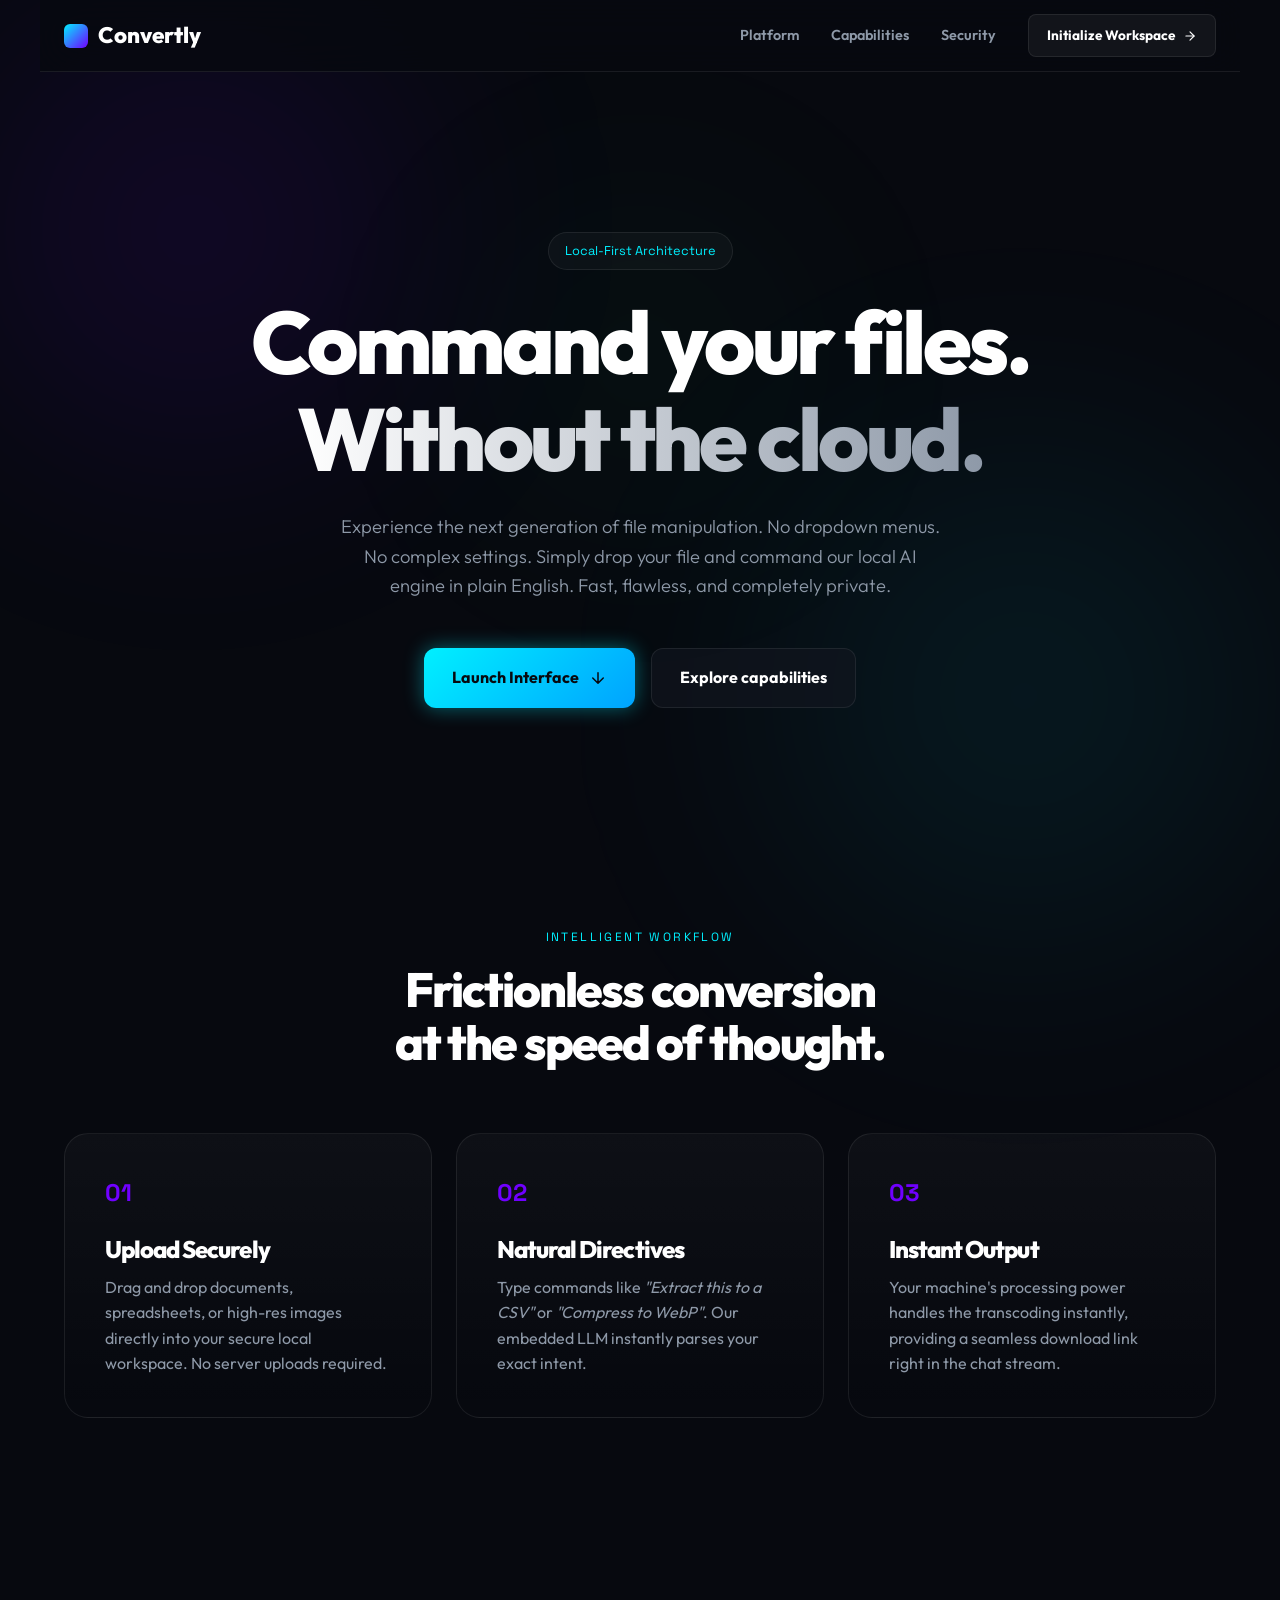
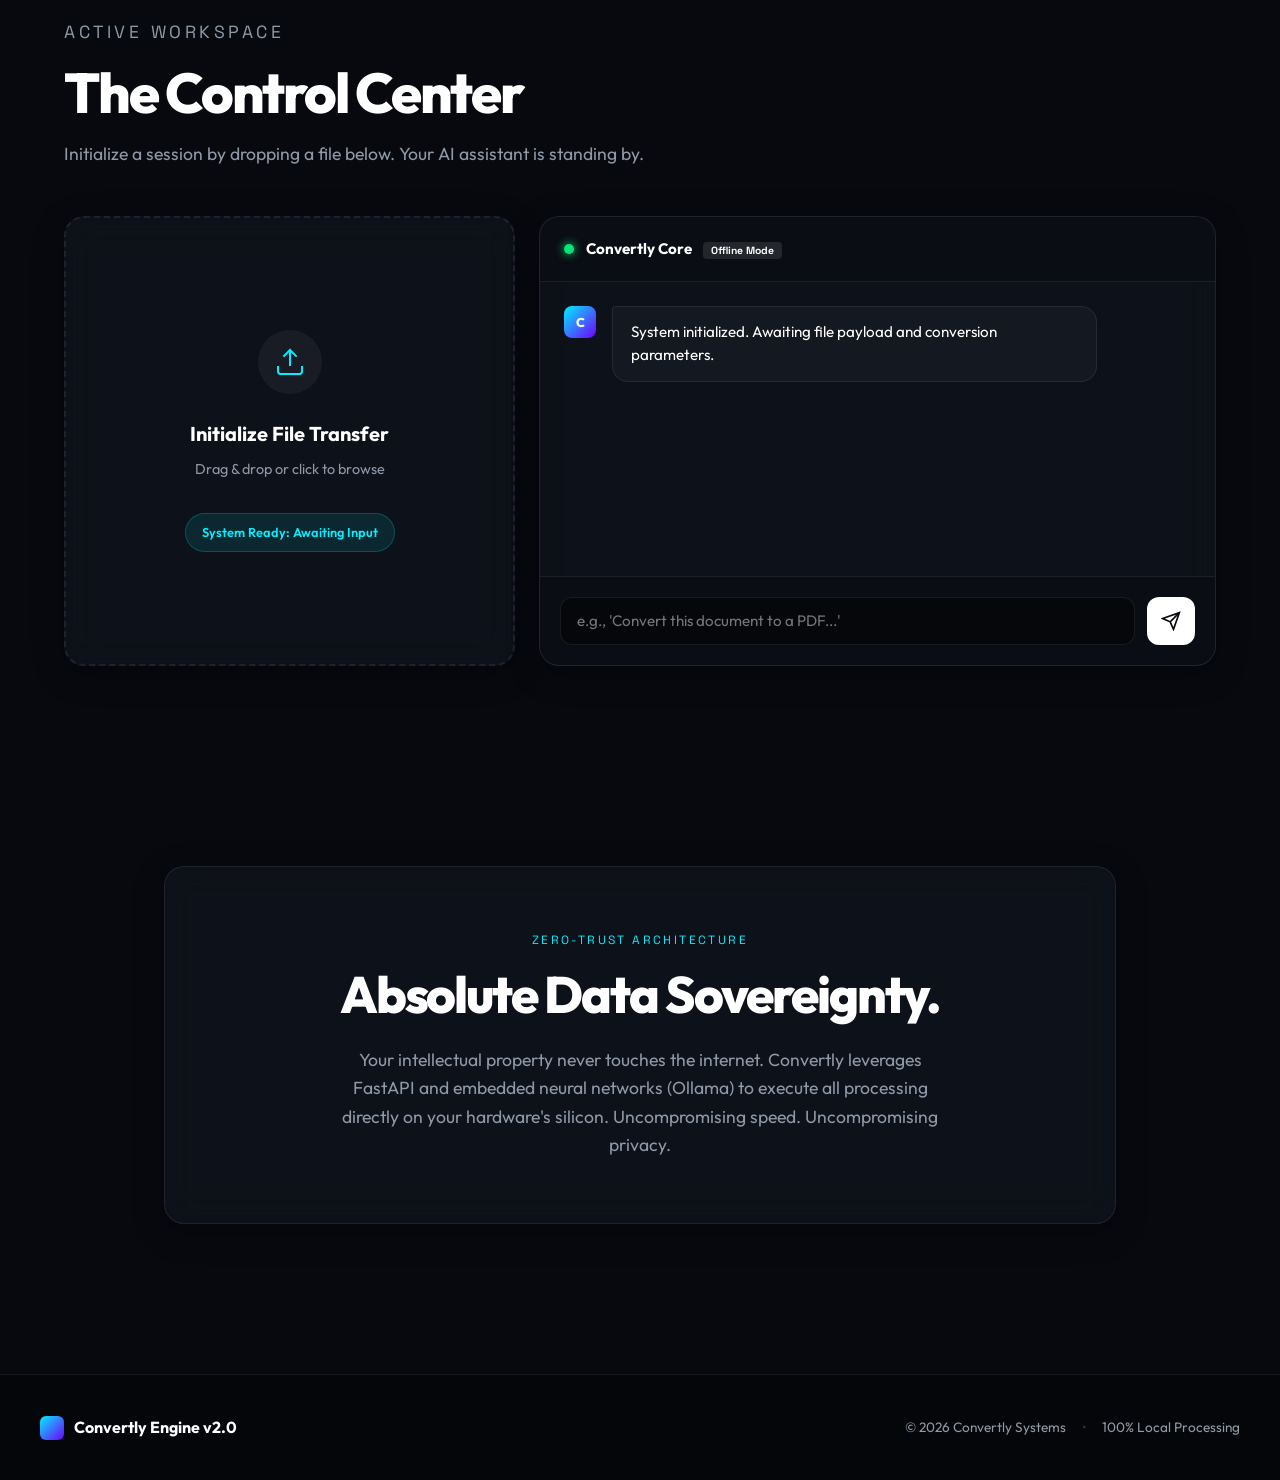
==== frontend/index.html @ 3b865f7a "Initial commit: local AI file converter" ====
<!doctype html>
<html lang="en">
  <head>
    <meta charset="UTF-8" />
    <meta name="viewport" content="width=device-width, initial-scale=1.0" />
    <meta name="description" content="Convert files locally through a simple AI chat. Secure, private, and lightning fast." />
    <title>Convertly | Intelligent Local File Conversion</title>
    <link rel="preconnect" href="https://fonts.googleapis.com">
    <link rel="preconnect" href="https://fonts.gstatic.com" crossorigin>
    <link href="https://fonts.googleapis.com/css2?family=Outfit:wght@300;400;600;800&family=Space+Grotesk:wght@400;700&display=swap" rel="stylesheet">
    <link rel="stylesheet" href="styles.css" />
  </head>
  <body>
    <!-- Ambient Background Glows -->
    <div class="ambient-glow glow-1"></div>
    <div class="ambient-glow glow-2"></div>
    <div class="ambient-glow glow-3"></div>

    <!-- Intro Animation -->
    <div class="intro-logo" aria-hidden="true">
      <div class="logo-icon-large"></div>
      Convertly
    </div>

    <!-- Sticky Navigation -->
    <header class="site-header">
      <a class="brand" href="#home">
        <div class="logo-icon-small"></div>
        Convertly
      </a>
      <nav aria-label="Main navigation">
        <a href="#home" class="nav-link">Platform</a>
        <a href="#features" class="nav-link">Capabilities</a>
        <a href="#security" class="nav-link">Security</a>
        <a class="nav-cta" href="#workspace">
          <span>Initialize Workspace</span>
          <svg width="14" height="14" viewBox="0 0 24 24" fill="none" stroke="currentColor" stroke-width="2" stroke-linecap="round" stroke-linejoin="round"><line x1="5" y1="12" x2="19" y2="12"></line><polyline points="12 5 19 12 12 19"></polyline></svg>
        </a>
      </nav>
    </header>

    <main>
      <!-- Hero Section -->
      <section class="hero reveal" id="home">
        <div class="hero-badge">Local-First Architecture</div>
        <h1>Command your files.<br /><em>Without the cloud.</em></h1>
        <p class="hero-copy">Experience the next generation of file manipulation. No dropdown menus. No complex settings. Simply drop your file and command our local AI engine in plain English. Fast, flawless, and completely private.</p>
        <div class="hero-actions">
          <a class="primary-button" href="#workspace">
            Launch Interface
            <svg width="18" height="18" viewBox="0 0 24 24" fill="none" stroke="currentColor" stroke-width="2" stroke-linecap="round" stroke-linejoin="round"><path d="M12 5v14M19 12l-7 7-7-7"/></svg>
          </a>
          <a class="secondary-button" href="#features">Explore capabilities</a>
        </div>
      </section>

      <!-- Features Section -->
      <section class="features reveal" id="features">
        <div class="section-header">
          <p class="eyebrow">INTELLIGENT WORKFLOW</p>
          <h2>Frictionless conversion<br/>at the speed of thought.</h2>
        </div>
        <div class="bento-grid">
          <article class="bento-card">
            <div class="card-icon">01</div>
            <h3>Upload Securely</h3>
            <p>Drag and drop documents, spreadsheets, or high-res images directly into your secure local workspace. No server uploads required.</p>
          </article>
          <article class="bento-card">
            <div class="card-icon">02</div>
            <h3>Natural Directives</h3>
            <p>Type commands like <i>"Extract this to a CSV"</i> or <i>"Compress to WebP"</i>. Our embedded LLM instantly parses your exact intent.</p>
          </article>
          <article class="bento-card">
            <div class="card-icon">03</div>
            <h3>Instant Output</h3>
            <p>Your machine's processing power handles the transcoding instantly, providing a seamless download link right in the chat stream.</p>
          </article>
        </div>
      </section>

      <!-- Workspace Section (The App) -->
      <section class="workspace-section reveal" id="workspace">
        <div class="section-heading">
          <p class="eyebrow">ACTIVE WORKSPACE</p>
          <h2>The Control Center</h2>
          <p>Initialize a session by dropping a file below. Your AI assistant is standing by.</p>
        </div>
        
        <div class="workspace-container">
          <!-- Drop Zone -->
          <div id="drop-zone" class="drop-zone glass-panel" role="button" tabindex="0" aria-label="Choose a file or drop one here">
            <input id="file-input" type="file" hidden />
            <div class="upload-indicator">
              <svg width="32" height="32" viewBox="0 0 24 24" fill="none" stroke="currentColor" stroke-width="1.5"><path d="M21 15v4a2 2 0 0 1-2 2H5a2 2 0 0 1-2-2v-4"></path><polyline points="17 8 12 3 7 8"></polyline><line x1="12" y1="3" x2="12" y2="15"></line></svg>
            </div>
            <strong>Initialize File Transfer</strong>
            <span>Drag & drop or click to browse</span>
            <div class="status-badge" id="file-status">System Ready: Awaiting Input</div>
          </div>

          <!-- Chat Area -->
          <div class="chat-area glass-panel">
            <div class="chat-header">
              <div class="ai-identity">
                <span class="status-pulse"></span>
                <span>Convertly Core <span class="tag">Offline Mode</span></span>
              </div>
            </div>
            
            <div id="chat-history" class="chat-history" aria-live="polite">
              <div class="message assistant">
                <div class="avatar">C</div>
                <div class="bubble">System initialized. Awaiting file payload and conversion parameters.</div>
              </div>
            </div>

            <form id="chat-form" class="chat-form">
              <input id="chat-input" autocomplete="off" placeholder="e.g., 'Convert this document to a PDF...'" aria-label="Conversion request" />
              <button id="send-button" type="submit" aria-label="Send message">
                <svg width="20" height="20" viewBox="0 0 24 24" fill="none" stroke="currentColor" stroke-width="2"><line x1="22" y1="2" x2="11" y2="13"></line><polygon points="22 2 15 22 11 13 2 9 22 2"></polygon></svg>
              </button>
            </form>
          </div>

          <!-- Conversion Status Panel -->
          <section id="conversion-panel" class="conversion-panel glass-panel" hidden aria-live="polite">
            <div class="conversion-meta">
              <strong id="conversion-label" class="gradient-text">Processing Directive</strong>
              <span id="conversion-percent" class="percent-text">0%</span>
            </div>
            <div class="progress-track">
              <div id="progress-bar" class="progress-bar"></div>
            </div>
            <p id="conversion-detail">Allocating local resources...</p>
            <a id="download-button" class="download-button" hidden download>
              <span>Download Artifact</span>
              <svg width="18" height="18" viewBox="0 0 24 24" fill="none" stroke="currentColor" stroke-width="2"><path d="M21 15v4a2 2 0 0 1-2 2H5a2 2 0 0 1-2-2v-4"></path><polyline points="7 10 12 15 17 10"></polyline><line x1="12" y1="15" x2="12" y2="3"></line></svg>
            </a>
          </section>
        </div>
      </section>

      <!-- Security / About Section -->
      <section class="security reveal" id="security">
        <div class="glass-panel security-card">
          <p class="eyebrow">ZERO-TRUST ARCHITECTURE</p>
          <h2>Absolute Data Sovereignty.</h2>
          <p>Your intellectual property never touches the internet. Convertly leverages FastAPI and embedded neural networks (Ollama) to execute all processing directly on your hardware's silicon. Uncompromising speed. Uncompromising privacy.</p>
        </div>
      </section>
    </main>

    <footer>
      <div class="footer-content">
        <div class="footer-brand">
          <div class="logo-icon-small"></div>
          <span>Convertly Engine v2.0</span>
        </div>
        <div class="footer-links">
          <span>© 2026 Convertly Systems</span>
          <span class="divider">•</span>
          <span>100% Local Processing</span>
        </div>
      </div>
    </footer>

    <script src="app.js"></script>
  </body>
</html>
---- frontend/styles.css ----
/*
Convertly Luxury Dark Theme
Design System & Tokens
*/
:root {
--bg-deep: #07090F;
--bg-glass: rgba(18, 22, 31, 0.65);
--bg-glass-hover: rgba(28, 33, 46, 0.8);
--accent-primary: #00F0FF;
--accent-secondary: #7000FF;
--accent-success: #00E676;
--accent-error: #FF3B30;
--text-main: #FFFFFF;
--text-muted: #8E99A8;
--border-glass: rgba(255, 255, 255, 0.08);
--border-glow: rgba(0, 240, 255, 0.3);
--font-sans: 'Outfit', system-ui, -apple-system, sans-serif;
--font-mono: 'Space Grotesk', monospace;
--transition: 0.3s cubic-bezier(0.4, 0, 0.2, 1);
}
* { box-sizing: border-box; margin: 0; padding: 0; }
  html { scroll-behavior: smooth; font-size: 16px; }

body {
background-color: var(--bg-deep);
color: var(--text-main);
font-family: var(--font-sans);
line-height: 1.6;
overflow-x: hidden;
position: relative;
}
/* Typography */
h1, h2, h3 { line-height: 1.1; font-weight: 800; letter-spacing: -0.04em; }
.eyebrow {
font-family: var(--font-mono);
font-size: 0.75rem;
letter-spacing: 0.2em;
color: var(--accent-primary);
text-transform: uppercase;
margin-bottom: 1rem;
}
.gradient-text {
background: linear-gradient(135deg, var(--accent-primary), var(--accent-secondary));
-webkit-background-clip: text;
-webkit-text-fill-color: transparent;
background-clip: text;
}
/* Ambient Background Glows */
.ambient-glow {
position: fixed;
border-radius: 50%;
filter: blur(120px);
z-index: -1;
opacity: 0.4;
pointer-events: none;
}
.glow-1 { top: -10%; left: -10%; width: 50vw; height: 50vw; background: radial-gradient(circle, rgba(112,0,255,0.4) 0%, rgba(0,0,0,0) 70%); }
.glow-2 { bottom: -20%; right: -10%; width: 60vw; height: 60vw; background: radial-gradient(circle, rgba(0,240,255,0.25) 0%, rgba(0,0,0,0) 70%); }
.glow-3 { top: 40%; left: 50%; width: 40vw; height: 40vw; background: radial-gradient(circle, rgba(0,230,118,0.15) 0%, rgba(0,0,0,0) 70%); transform: translate(-50%, -50%); }
/* Reusable Glass Panel */
.glass-panel {
background: var(--bg-glass);
backdrop-filter: blur(16px);
-webkit-backdrop-filter: blur(16px);
border: 1px solid var(--border-glass);
border-radius: 20px;
box-shadow: 0 8px 32px 0 rgba(0, 0, 0, 0.3);
}
/* --- Intro Animation --- */
.intro-logo {
position: fixed;
z-index: 100;
left: 50%; top: 50%;
transform: translate(-50%, -50%);
font-size: 3.5rem;
font-weight: 800;
display: flex;
align-items: center;
gap: 16px;
animation: logo-rise 2s cubic-bezier(0.77, 0, 0.175, 1) forwards;
pointer-events: none;
}
.logo-icon-large {
width: 48px; height: 48px;
background: linear-gradient(135deg, var(--accent-primary), var(--accent-secondary));
border-radius: 12px;
box-shadow: 0 0 30px var(--accent-secondary);
}
@keyframes logo-rise {
0% { opacity: 0; transform: translate(-50%, -40%) scale(0.9); }
20%, 60% { opacity: 1; transform: translate(-50%, -50%) scale(1); }
100% {
top: 36px; left: max(24px, calc((100vw - 1200px) / 2));
transform: translate(0, -50%) scale(0.4);
opacity: 0;
}
}
/* --- Navigation --- */
.site-header {
position: sticky; top: 0; z-index: 50;
height: 72px;
max-width: 1200px; margin: 0 auto;
padding: 0 24px;
display: flex; align-items: center; justify-content: space-between;
background: rgba(7, 9, 15, 0.8);
backdrop-filter: blur(20px);
border-bottom: 1px solid var(--border-glass);
opacity: 0;
animation: fade-in 0.5s ease 1.5s forwards;
}
@keyframes fade-in { to { opacity: 1; } }
.brand { display: flex; align-items: center; gap: 10px; text-decoration: none; color: white; font-size: 1.4rem; font-weight: 800; }
.logo-icon-small { width: 24px; height: 24px; background: linear-gradient(135deg, var(--accent-primary), var(--accent-secondary)); border-radius: 6px; }
nav { display: flex; align-items: center; gap: 32px; }
.nav-link { color: var(--text-muted); text-decoration: none; font-size: 0.9rem; font-weight: 600; transition: color var(--transition); }
.nav-link:hover { color: white; }
.nav-cta {
display: flex; align-items: center; gap: 8px;
padding: 10px 18px;
background: rgba(255,255,255,0.05);
border: 1px solid var(--border-glass);
border-radius: 8px;
color: white; text-decoration: none; font-size: 0.85rem; font-weight: 700;
transition: all var(--transition);
}
.nav-cta:hover { background: white; color: var(--bg-deep); }
/* --- Hero Section --- */
.hero { max-width: 1000px; margin: 0 auto; padding: 160px 24px 120px; text-align: center; }
.hero-badge {
display: inline-block;
padding: 8px 16px; margin-bottom: 24px;
border-radius: 100px;
border: 1px solid var(--border-glass);
background: rgba(255,255,255,0.03);
font-family: var(--font-mono); font-size: 0.8rem; color: var(--accent-primary);
}
.hero h1 { font-size: clamp(3rem, 7vw, 5.5rem); }
.hero h1 em {
font-style: normal;
background: linear-gradient(to right, #FFFFFF, var(--text-muted));
-webkit-background-clip: text; -webkit-text-fill-color: transparent;
}
.hero-copy { max-width: 600px; margin: 24px auto 48px; color: var(--text-muted); font-size: 1.15rem; font-weight: 300; }
.hero-actions { display: flex; justify-content: center; gap: 16px; }
/* Buttons */
.primary-button, .secondary-button {
display: flex; align-items: center; gap: 10px;
padding: 16px 28px;
border-radius: 12px;
font-weight: 700; font-size: 1rem;
text-decoration: none;
transition: all var(--transition);
}
.primary-button {
background: linear-gradient(135deg, var(--accent-primary), #00A3FF);
color: var(--bg-deep);
box-shadow: 0 0 20px rgba(0, 240, 255, 0.4);
}
.primary-button:hover { transform: translateY(-3px); box-shadow: 0 10px 30px rgba(0, 240, 255, 0.6); }
.secondary-button {
background: var(--bg-glass);
border: 1px solid var(--border-glass);
color: white;
}
.secondary-button:hover { background: rgba(255,255,255,0.1); transform: translateY(-3px); }
/* --- Features Bento Grid --- */
.features { max-width: 1200px; margin: 0 auto; padding: 100px 24px; }
.section-header { text-align: center; margin-bottom: 64px; }
.section-header h2 { font-size: clamp(2rem, 4vw, 3rem); }
.bento-grid { display: grid; grid-template-columns: repeat(auto-fit, minmax(300px, 1fr)); gap: 24px; }
.bento-card {
background: linear-gradient(180deg, rgba(255,255,255,0.03) 0%, rgba(255,255,255,0) 100%);
border: 1px solid var(--border-glass);
border-radius: 24px; padding: 40px;
transition: transform var(--transition), border-color var(--transition);
}
.bento-card:hover { transform: translateY(-5px); border-color: rgba(255,255,255,0.2); }
.card-icon {
font-family: var(--font-mono); font-size: 1.5rem; color: var(--accent-secondary);
margin-bottom: 24px; font-weight: 700;
}
.bento-card h3 { font-size: 1.5rem; margin-bottom: 12px; }
.bento-card p { color: var(--text-muted); font-size: 1rem; }
/* --- Workspace Section --- */
.workspace-section { max-width: 1200px; margin: 0 auto; padding: 100px 24px; }
.section-heading { margin-bottom: 48px; }
.section-heading h2 { font-size: clamp(2.5rem, 5vw, 3.5rem); margin-bottom: 16px; }
.section-heading p { color: var(--text-muted); font-size: 1.1rem; }
.workspace-container {
display: grid;
grid-template-columns: 1fr 1.5fr;
gap: 24px;
align-items: start;
}
/* Drop Zone */
.drop-zone {
display: flex; flex-direction: column; align-items: center; justify-content: center;
text-align: center;
min-height: 450px; padding: 40px;
border: 2px dashed var(--border-glass);
cursor: pointer;
transition: all var(--transition);
}
.drop-zone:hover { border-color: rgba(255,255,255,0.3); background: var(--bg-glass-hover); }
.drop-zone.dragging { border-color: var(--accent-primary); background: rgba(0, 240, 255, 0.05); transform: scale(1.02); }
.upload-indicator {
width: 64px; height: 64px;
border-radius: 50%;
background: rgba(255,255,255,0.05);
display: grid; place-items: center;
color: var(--accent-primary);
margin-bottom: 24px;
transition: all var(--transition);
}
.drop-zone:hover .upload-indicator { background: var(--accent-primary); color: var(--bg-deep); transform: scale(1.1); }
.drop-zone strong { font-size: 1.25rem; margin-bottom: 8px; }
.drop-zone span { color: var(--text-muted); font-size: 0.9rem; margin-bottom: 32px; }
.status-badge {
background: rgba(0, 240, 255, 0.1);
border: 1px solid rgba(0, 240, 255, 0.2);
color: var(--accent-primary);
padding: 8px 16px; border-radius: 100px; font-size: 0.8rem; font-weight: 600;
max-width: 100%; overflow: hidden; text-overflow: ellipsis; white-space: nowrap;
}
/* Chat Area */
.chat-area { display: flex; flex-direction: column; min-height: 450px; overflow: hidden; }
.chat-header {
padding: 20px 24px; border-bottom: 1px solid var(--border-glass);
background: rgba(0,0,0,0.2);
}
.ai-identity { display: flex; align-items: center; gap: 12px; font-weight: 700; font-size: 0.95rem; }
.status-pulse {
width: 10px; height: 10px; background: var(--accent-success); border-radius: 50%;
box-shadow: 0 0 10px var(--accent-success);
animation: pulse 2s infinite;
}
@keyframes pulse { 0% { opacity: 1; transform: scale(1); } 50% { opacity: 0.5; transform: scale(1.2); } 100% { opacity: 1; transform: scale(1); } }
.tag { font-family: var(--font-mono); font-size: 0.65rem; padding: 2px 8px; background: rgba(255,255,255,0.1); border-radius: 4px; margin-left: 8px; }
.chat-history {
flex: 1; padding: 24px; overflow-y: auto;
display: flex; flex-direction: column; gap: 20px;
scrollbar-width: thin; scrollbar-color: var(--border-glass) transparent;
}
.chat-history::-webkit-scrollbar { width: 6px; }
.chat-history::-webkit-scrollbar-thumb { background: var(--border-glass); border-radius: 10px; }
.message { display: flex; gap: 16px; max-width: 85%; animation: message-slide-up 0.3s ease forwards; }
@keyframes message-slide-up { from { opacity: 0; transform: translateY(10px); } to { opacity: 1; transform: translateY(0); } }
.message.user { align-self: flex-end; flex-direction: row-reverse; }
.avatar { width: 32px; height: 32px; border-radius: 8px; display: grid; place-items: center; font-weight: 800; font-size: 0.8rem; flex-shrink: 0; }
.assistant .avatar { background: linear-gradient(135deg, var(--accent-primary), var(--accent-secondary)); color: white; }
.user .avatar { background: rgba(255,255,255,0.1); border: 1px solid var(--border-glass); }
.bubble { padding: 14px 18px; border-radius: 16px; font-size: 0.95rem; line-height: 1.5; }
.assistant .bubble { background: rgba(255,255,255,0.03); border: 1px solid var(--border-glass); border-top-left-radius: 4px; }
.user .bubble { background: rgba(255,255,255,0.1); border-top-right-radius: 4px; }
.chat-form {
padding: 20px; border-top: 1px solid var(--border-glass);
display: flex; gap: 12px; background: rgba(0,0,0,0.2);
}
.chat-form input {
flex: 1; background: rgba(0,0,0,0.4); border: 1px solid var(--border-glass);
border-radius: 12px; padding: 0 16px; color: white; font-family: inherit; font-size: 0.95rem;
transition: border-color var(--transition); outline: none;
}
.chat-form input:focus { border-color: var(--accent-primary); box-shadow: 0 0 15px rgba(0, 240, 255, 0.1); }
.chat-form button {
width: 48px; height: 48px; border-radius: 12px; border: none;
background: var(--text-main); color: var(--bg-deep);
display: grid; place-items: center; cursor: pointer; transition: all var(--transition);
}
.chat-form button:hover { transform: scale(1.05); background: var(--accent-primary); }
.chat-form button:disabled { opacity: 0.5; cursor: not-allowed; transform: none; }
/* Conversion Panel (Overlay in grid layout) */
.conversion-panel {
grid-column: 1 / -1;
padding: 24px; margin-top: 24px;
background: rgba(0, 240, 255, 0.02);
border-color: rgba(0, 240, 255, 0.2);
}
.conversion-meta { display: flex; justify-content: space-between; align-items: flex-end; margin-bottom: 12px; }
.percent-text { font-family: var(--font-mono); font-size: 1.5rem; font-weight: 700; color: white; }
.progress-track { height: 6px; background: rgba(255,255,255,0.1); border-radius: 100px; overflow: hidden; margin-bottom: 12px; }
.progress-bar { height: 100%; width: 0; background: linear-gradient(90deg, var(--accent-secondary), var(--accent-primary)); border-radius: 100px; transition: width 0.4s cubic-bezier(0.4, 0, 0.2, 1); }
\#conversion-detail { color: var(--text-muted); font-size: 0.9rem; }
.conversion-panel.failed { background: rgba(255, 59, 48, 0.05); border-color: rgba(255, 59, 48, 0.3); }
.conversion-panel.failed .progress-bar { background: var(--accent-error); }
.conversion-panel.failed .gradient-text { background: var(--accent-error); -webkit-text-fill-color: var(--accent-error); }
.download-button {
display: inline-flex; align-items: center; justify-content: space-between;
width: 100%; margin-top: 24px; padding: 18px 24px;
background: linear-gradient(135deg, rgba(255,255,255,0.1), rgba(255,255,255,0.05));
border: 1px solid var(--border-glass); border-radius: 12px;
color: white; font-weight: 700; text-decoration: none; font-size: 1rem;
transition: all var(--transition);
}
.download-button:hover { background: rgba(0, 240, 255, 0.1); border-color: var(--accent-primary); box-shadow: 0 0 20px rgba(0,240,255,0.2); }
/* --- Security / About --- */
.security { max-width: 1000px; margin: 0 auto; padding: 100px 24px; }
.security-card { padding: 64px; text-align: center; }
.security-card h2 { font-size: clamp(2.5rem, 4vw, 3.5rem); margin-bottom: 24px; }
.security-card p:last-child { color: var(--text-muted); font-size: 1.1rem; max-width: 600px; margin: 0 auto; }
/* --- Footer --- */
footer { border-top: 1px solid var(--border-glass); padding: 40px 24px; margin-top: 50px; background: rgba(0,0,0,0.3); }
.footer-content { max-width: 1200px; margin: 0 auto; display: flex; justify-content: space-between; align-items: center; flex-wrap: wrap; gap: 20px; }
.footer-brand { display: flex; align-items: center; gap: 10px; font-weight: 700; }
.footer-links { font-size: 0.85rem; color: var(--text-muted); display: flex; gap: 16px; align-items: center; }
.divider { opacity: 0.3; }
/* --- Scroll Reveal Classes --- */
.reveal { opacity: 0; transform: translateY(30px); transition: all 0.8s cubic-bezier(0.5, 0, 0, 1); }
.reveal.active { opacity: 1; transform: translateY(0); }
/* Responsive */
@media (max-width: 800px) {
nav a:not(.nav-cta) { display: none; }
.workspace-container { grid-template-columns: 1fr; }
.drop-zone { min-height: 250px; }
.hero { padding-top: 120px; }
.security-card { padding: 40px 24px; }
}
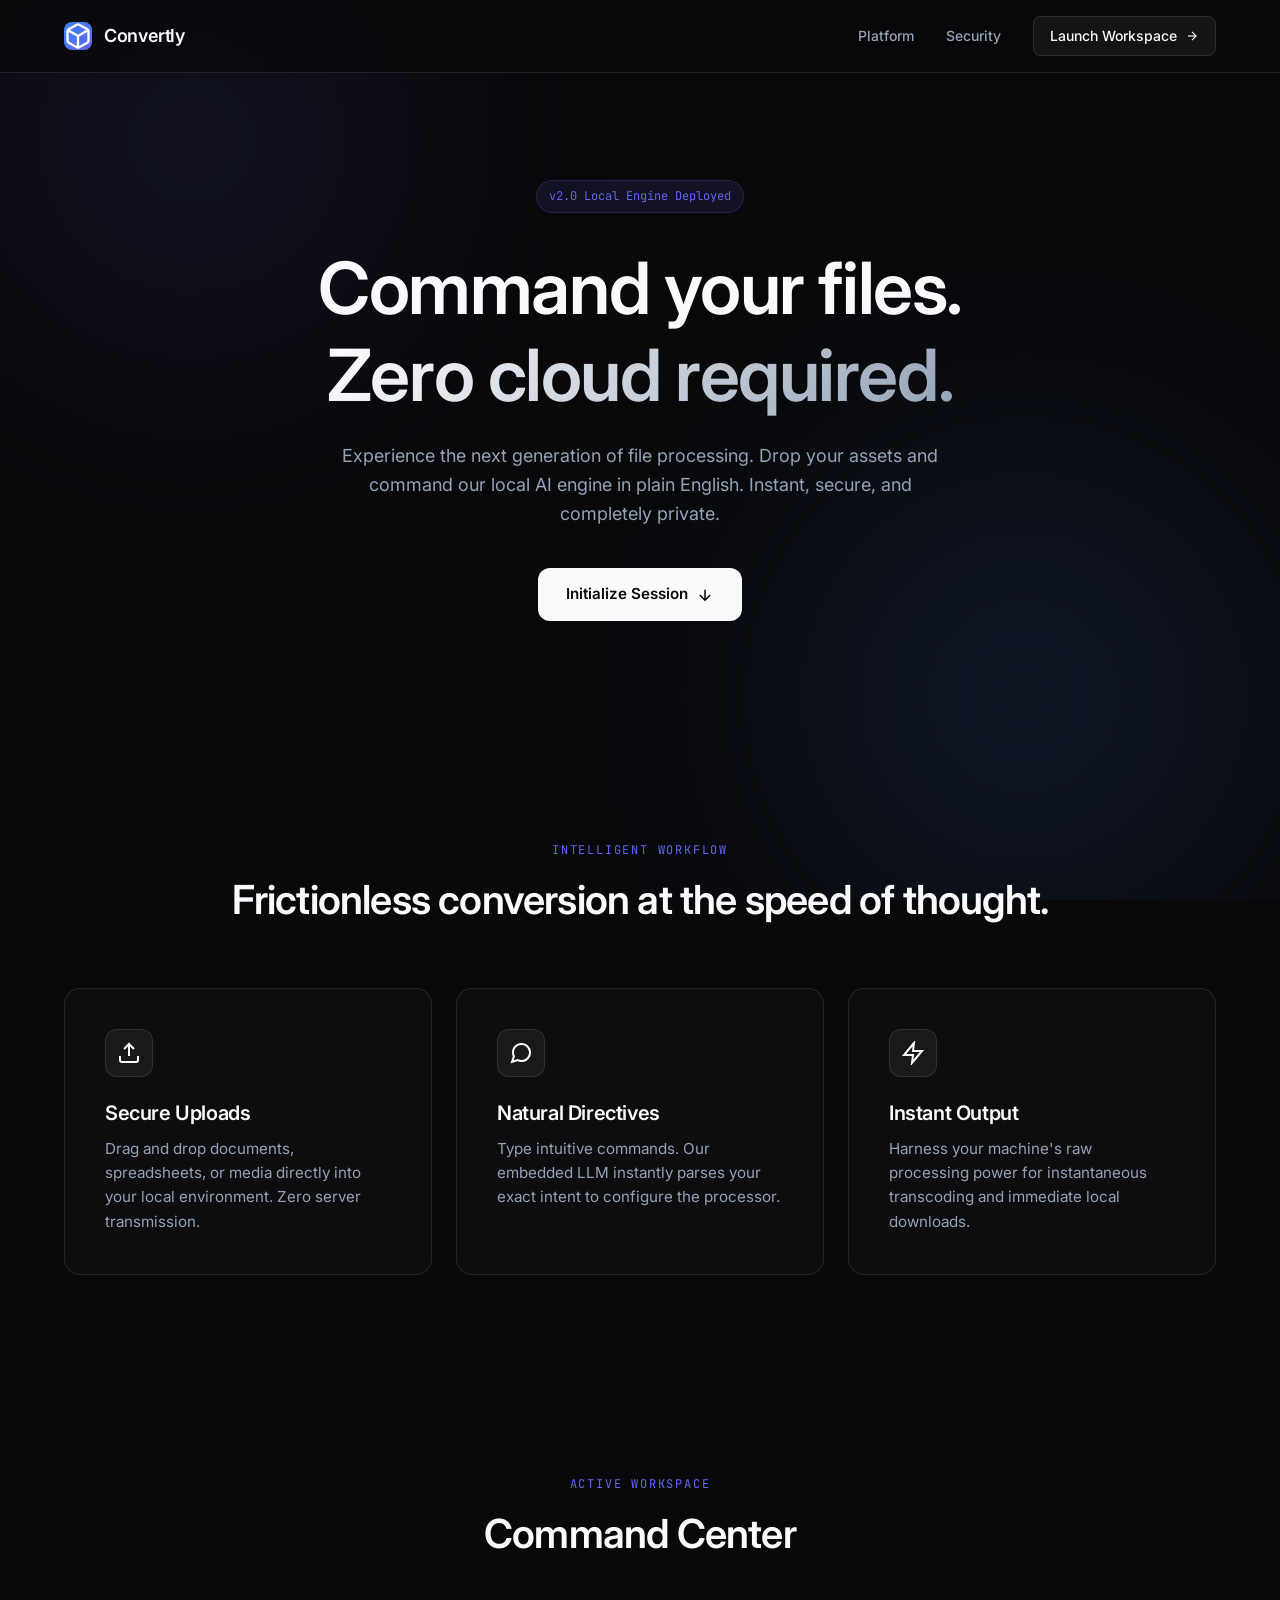
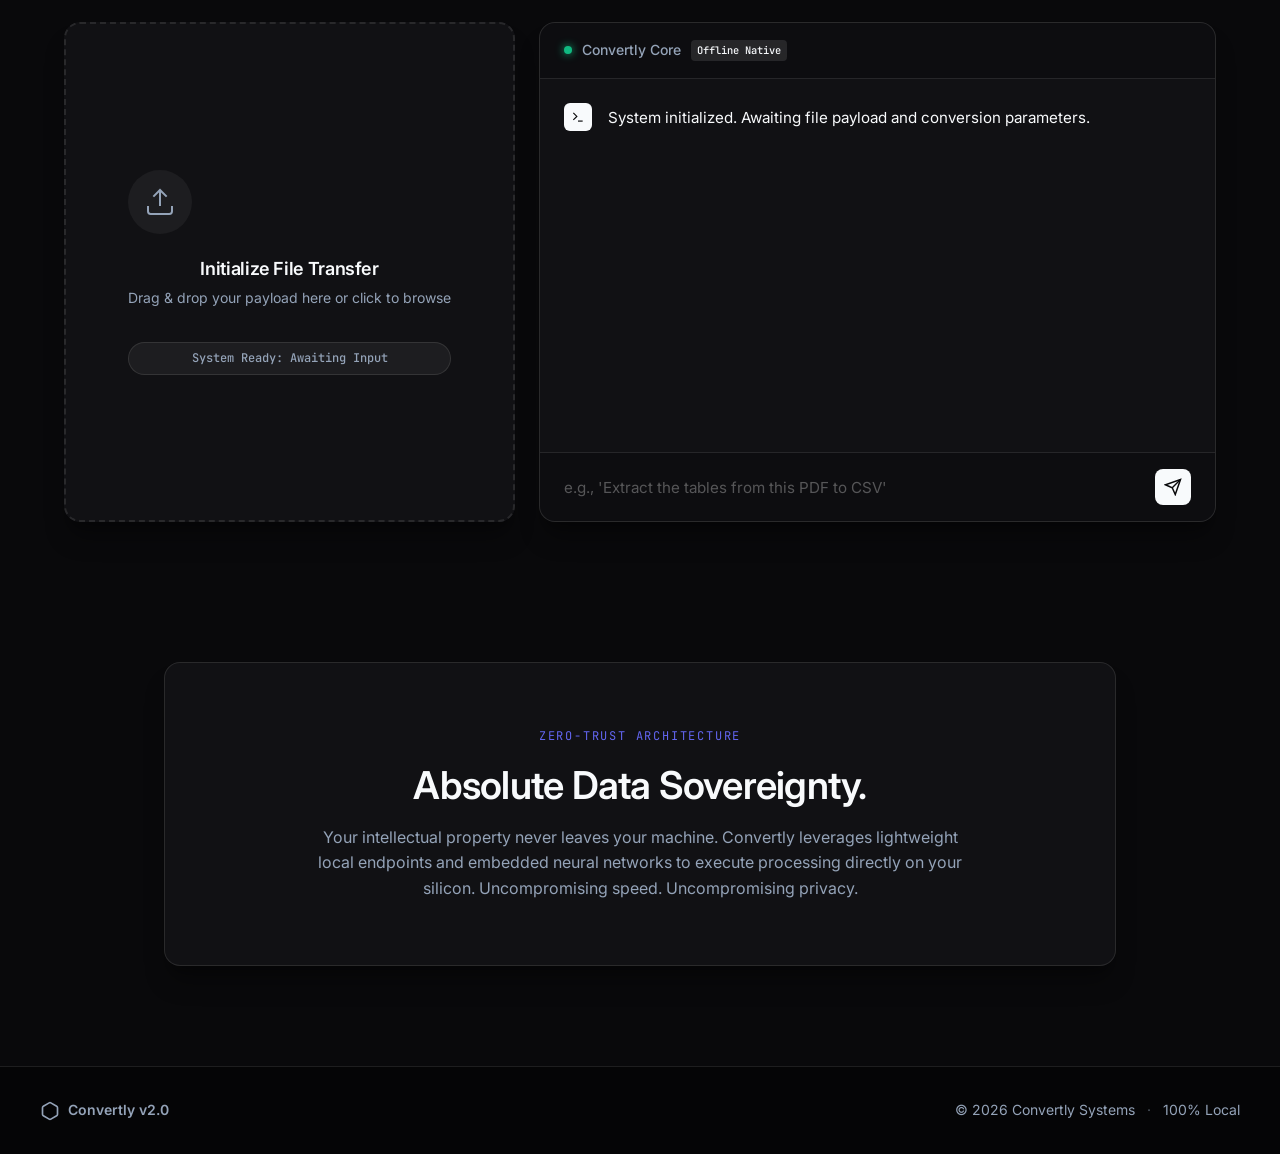
==== commit 6b6933f8: "Update frontend interface and behavior Co-authored-by: Copilot <223556219+Copilot@users.noreply.gith" ====
--- a/frontend/index.html
+++ b/frontend/index.html
@@ -1,166 +1,172 @@
 <!doctype html>
-<html lang="en">
+<html lang="en" class="scroll-smooth">
   <head>
     <meta charset="UTF-8" />
     <meta name="viewport" content="width=device-width, initial-scale=1.0" />
-    <meta name="description" content="Convert files locally through a simple AI chat. Secure, private, and lightning fast." />
-    <title>Convertly | Intelligent Local File Conversion</title>
+    <meta name="description" content="Intelligent local file conversion driven by natural language." />
+    <title>Convertly | Enterprise Local Conversion</title>
     <link rel="preconnect" href="https://fonts.googleapis.com">
     <link rel="preconnect" href="https://fonts.gstatic.com" crossorigin>
-    <link href="https://fonts.googleapis.com/css2?family=Outfit:wght@300;400;600;800&family=Space+Grotesk:wght@400;700&display=swap" rel="stylesheet">
+    <link href="https://fonts.googleapis.com/css2?family=Inter:wght@300;400;500;600&family=JetBrains+Mono:wght@400;700&display=swap" rel="stylesheet">
     <link rel="stylesheet" href="styles.css" />
   </head>
   <body>
-    <!-- Ambient Background Glows -->
-    <div class="ambient-glow glow-1"></div>
-    <div class="ambient-glow glow-2"></div>
-    <div class="ambient-glow glow-3"></div>
-
-    <!-- Intro Animation -->
-    <div class="intro-logo" aria-hidden="true">
-      <div class="logo-icon-large"></div>
-      Convertly
+    <!-- Subtle Ambient Background -->
+    <div class="ambient-background">
+      <div class="glow-orb orb-1"></div>
+      <div class="glow-orb orb-2"></div>
     </div>
 
-    <!-- Sticky Navigation -->
-    <header class="site-header">
-      <a class="brand" href="#home">
-        <div class="logo-icon-small"></div>
-        Convertly
-      </a>
-      <nav aria-label="Main navigation">
-        <a href="#home" class="nav-link">Platform</a>
-        <a href="#features" class="nav-link">Capabilities</a>
-        <a href="#security" class="nav-link">Security</a>
-        <a class="nav-cta" href="#workspace">
-          <span>Initialize Workspace</span>
-          <svg width="14" height="14" viewBox="0 0 24 24" fill="none" stroke="currentColor" stroke-width="2" stroke-linecap="round" stroke-linejoin="round"><line x1="5" y1="12" x2="19" y2="12"></line><polyline points="12 5 19 12 12 19"></polyline></svg>
+    <!-- Sticky Header -->
+    <header class="site-header reveal fade-down">
+      <div class="header-container">
+        <a class="brand" href="#home">
+          <div class="brand-icon">
+            <svg viewBox="0 0 24 24" fill="none" stroke="currentColor" stroke-width="2"><path d="M21 16V8a2 2 0 0 0-1-1.73l-7-4a2 2 0 0 0-2 0l-7 4A2 2 0 0 0 3 8v8a2 2 0 0 0 1 1.73l7 4a2 2 0 0 0 2 0l7-4A2 2 0 0 0 21 16z"></path><polyline points="3.27 6.96 12 12.01 20.73 6.96"></polyline><line x1="12" y1="22.08" x2="12" y2="12"></line></svg>
+          </div>
+          Convertly
         </a>
-      </nav>
+        <nav aria-label="Main navigation">
+          <a href="#features" class="nav-link">Platform</a>
+          <a href="#security" class="nav-link">Security</a>
+          <a class="nav-cta" href="#workspace">
+            Launch Workspace
+            <svg width="14" height="14" viewBox="0 0 24 24" fill="none" stroke="currentColor" stroke-width="2"><line x1="5" y1="12" x2="19" y2="12"></line><polyline points="12 5 19 12 12 19"></polyline></svg>
+          </a>
+        </nav>
+      </div>
     </header>
 
     <main>
       <!-- Hero Section -->
       <section class="hero reveal" id="home">
-        <div class="hero-badge">Local-First Architecture</div>
-        <h1>Command your files.<br /><em>Without the cloud.</em></h1>
-        <p class="hero-copy">Experience the next generation of file manipulation. No dropdown menus. No complex settings. Simply drop your file and command our local AI engine in plain English. Fast, flawless, and completely private.</p>
+        <div class="hero-badge">v2.0 Local Engine Deployed</div>
+        <h1>Command your files.<br /><span class="text-gradient">Zero cloud required.</span></h1>
+        <p class="hero-copy">Experience the next generation of file processing. Drop your assets and command our local AI engine in plain English. Instant, secure, and completely private.</p>
         <div class="hero-actions">
-          <a class="primary-button" href="#workspace">
-            Launch Interface
-            <svg width="18" height="18" viewBox="0 0 24 24" fill="none" stroke="currentColor" stroke-width="2" stroke-linecap="round" stroke-linejoin="round"><path d="M12 5v14M19 12l-7 7-7-7"/></svg>
+          <a class="btn-primary" href="#workspace">
+            Initialize Session
+            <svg width="18" height="18" viewBox="0 0 24 24" fill="none" stroke="currentColor" stroke-width="2"><path d="M12 5v14M19 12l-7 7-7-7"/></svg>
           </a>
-          <a class="secondary-button" href="#features">Explore capabilities</a>
         </div>
       </section>
 
-      <!-- Features Section -->
+      <!-- Features Bento Grid -->
       <section class="features reveal" id="features">
         <div class="section-header">
-          <p class="eyebrow">INTELLIGENT WORKFLOW</p>
-          <h2>Frictionless conversion<br/>at the speed of thought.</h2>
+          <span class="eyebrow">Intelligent Workflow</span>
+          <h2>Frictionless conversion at the speed of thought.</h2>
         </div>
         <div class="bento-grid">
           <article class="bento-card">
-            <div class="card-icon">01</div>
-            <h3>Upload Securely</h3>
-            <p>Drag and drop documents, spreadsheets, or high-res images directly into your secure local workspace. No server uploads required.</p>
+            <div class="card-icon">
+              <svg width="24" height="24" viewBox="0 0 24 24" fill="none" stroke="currentColor" stroke-width="2"><path d="M21 15v4a2 2 0 0 1-2 2H5a2 2 0 0 1-2-2v-4"></path><polyline points="17 8 12 3 7 8"></polyline><line x1="12" y1="3" x2="12" y2="15"></line></svg>
+            </div>
+            <h3>Secure Uploads</h3>
+            <p>Drag and drop documents, spreadsheets, or media directly into your local environment. Zero server transmission.</p>
           </article>
           <article class="bento-card">
-            <div class="card-icon">02</div>
+            <div class="card-icon">
+              <svg width="24" height="24" viewBox="0 0 24 24" fill="none" stroke="currentColor" stroke-width="2"><path d="M21 11.5a8.38 8.38 0 0 1-.9 3.8 8.5 8.5 0 0 1-7.6 4.7 8.38 8.38 0 0 1-3.8-.9L3 21l1.9-5.7a8.38 8.38 0 0 1-.9-3.8 8.5 8.5 0 0 1 4.7-7.6 8.38 8.38 0 0 1 3.8-.9h.5a8.48 8.48 0 0 1 8 8v.5z"></path></svg>
+            </div>
             <h3>Natural Directives</h3>
-            <p>Type commands like <i>"Extract this to a CSV"</i> or <i>"Compress to WebP"</i>. Our embedded LLM instantly parses your exact intent.</p>
+            <p>Type intuitive commands. Our embedded LLM instantly parses your exact intent to configure the processor.</p>
           </article>
           <article class="bento-card">
-            <div class="card-icon">03</div>
+            <div class="card-icon">
+              <svg width="24" height="24" viewBox="0 0 24 24" fill="none" stroke="currentColor" stroke-width="2"><polygon points="13 2 3 14 12 14 11 22 21 10 12 10 13 2"></polygon></svg>
+            </div>
             <h3>Instant Output</h3>
-            <p>Your machine's processing power handles the transcoding instantly, providing a seamless download link right in the chat stream.</p>
+            <p>Harness your machine's raw processing power for instantaneous transcoding and immediate local downloads.</p>
           </article>
         </div>
       </section>
 
-      <!-- Workspace Section (The App) -->
+      <!-- Active Workspace -->
       <section class="workspace-section reveal" id="workspace">
-        <div class="section-heading">
-          <p class="eyebrow">ACTIVE WORKSPACE</p>
-          <h2>The Control Center</h2>
-          <p>Initialize a session by dropping a file below. Your AI assistant is standing by.</p>
+        <div class="section-header">
+          <span class="eyebrow">Active Workspace</span>
+          <h2>Command Center</h2>
         </div>
         
-        <div class="workspace-container">
-          <!-- Drop Zone -->
-          <div id="drop-zone" class="drop-zone glass-panel" role="button" tabindex="0" aria-label="Choose a file or drop one here">
+        <div class="workspace-layout">
+          <!-- Left Column: Drop Zone -->
+          <div class="workspace-panel drop-container" id="drop-zone" role="button" tabindex="0">
             <input id="file-input" type="file" hidden />
-            <div class="upload-indicator">
-              <svg width="32" height="32" viewBox="0 0 24 24" fill="none" stroke="currentColor" stroke-width="1.5"><path d="M21 15v4a2 2 0 0 1-2 2H5a2 2 0 0 1-2-2v-4"></path><polyline points="17 8 12 3 7 8"></polyline><line x1="12" y1="3" x2="12" y2="15"></line></svg>
+            <div class="drop-content">
+              <div class="upload-icon-wrapper">
+                <svg width="32" height="32" viewBox="0 0 24 24" fill="none" stroke="currentColor" stroke-width="1.5"><path d="M21 15v4a2 2 0 0 1-2 2H5a2 2 0 0 1-2-2v-4"></path><polyline points="17 8 12 3 7 8"></polyline><line x1="12" y1="3" x2="12" y2="15"></line></svg>
+              </div>
+              <h3 class="drop-title">Initialize File Transfer</h3>
+              <p class="drop-subtitle">Drag & drop your payload here or click to browse</p>
+              <div class="status-chip" id="file-status">System Ready: Awaiting Input</div>
             </div>
-            <strong>Initialize File Transfer</strong>
-            <span>Drag & drop or click to browse</span>
-            <div class="status-badge" id="file-status">System Ready: Awaiting Input</div>
           </div>
 
-          <!-- Chat Area -->
-          <div class="chat-area glass-panel">
-            <div class="chat-header">
-              <div class="ai-identity">
-                <span class="status-pulse"></span>
-                <span>Convertly Core <span class="tag">Offline Mode</span></span>
+          <!-- Right Column: Chat & Terminal -->
+          <div class="workspace-panel chat-container">
+            <div class="panel-header">
+              <div class="sys-status">
+                <span class="pulse-dot"></span>
+                Convertly Core <span class="badge">Offline Native</span>
               </div>
             </div>
             
-            <div id="chat-history" class="chat-history" aria-live="polite">
-              <div class="message assistant">
-                <div class="avatar">C</div>
-                <div class="bubble">System initialized. Awaiting file payload and conversion parameters.</div>
+            <div id="chat-history" class="chat-viewport" aria-live="polite">
+              <div class="message system">
+                <div class="msg-avatar">
+                  <svg width="14" height="14" viewBox="0 0 24 24" fill="none" stroke="currentColor" stroke-width="2"><polyline points="4 17 10 11 4 5"></polyline><line x1="12" y1="19" x2="20" y2="19"></line></svg>
+                </div>
+                <div class="msg-content">System initialized. Awaiting file payload and conversion parameters.</div>
               </div>
             </div>
 
-            <form id="chat-form" class="chat-form">
-              <input id="chat-input" autocomplete="off" placeholder="e.g., 'Convert this document to a PDF...'" aria-label="Conversion request" />
-              <button id="send-button" type="submit" aria-label="Send message">
-                <svg width="20" height="20" viewBox="0 0 24 24" fill="none" stroke="currentColor" stroke-width="2"><line x1="22" y1="2" x2="11" y2="13"></line><polygon points="22 2 15 22 11 13 2 9 22 2"></polygon></svg>
+            <!-- Integrated Conversion Status (Hidden by default) -->
+            <div id="conversion-panel" class="process-tracker" hidden>
+              <div class="tracker-header">
+                <span id="conversion-label" class="tracker-title">Processing Directive</span>
+                <span id="conversion-percent" class="tracker-value">0%</span>
+              </div>
+              <div class="progress-bar-container">
+                <div id="progress-bar" class="progress-fill"></div>
+              </div>
+              <p id="conversion-detail" class="tracker-detail">Allocating local resources...</p>
+              <a id="download-button" class="btn-download" hidden download>
+                Download Artifact
+                <svg width="16" height="16" viewBox="0 0 24 24" fill="none" stroke="currentColor" stroke-width="2"><path d="M21 15v4a2 2 0 0 1-2 2H5a2 2 0 0 1-2-2v-4"></path><polyline points="7 10 12 15 17 10"></polyline><line x1="12" y1="15" x2="12" y2="3"></line></svg>
+              </a>
+            </div>
+
+            <form id="chat-form" class="input-form">
+              <input id="chat-input" type="text" autocomplete="off" placeholder="e.g., 'Extract the tables from this PDF to CSV'" aria-label="Conversion directive" />
+              <button id="send-button" type="submit" aria-label="Execute command">
+                <svg width="18" height="18" viewBox="0 0 24 24" fill="none" stroke="currentColor" stroke-width="2"><line x1="22" y1="2" x2="11" y2="13"></line><polygon points="22 2 15 22 11 13 2 9 22 2"></polygon></svg>
               </button>
             </form>
           </div>
-
-          <!-- Conversion Status Panel -->
-          <section id="conversion-panel" class="conversion-panel glass-panel" hidden aria-live="polite">
-            <div class="conversion-meta">
-              <strong id="conversion-label" class="gradient-text">Processing Directive</strong>
-              <span id="conversion-percent" class="percent-text">0%</span>
-            </div>
-            <div class="progress-track">
-              <div id="progress-bar" class="progress-bar"></div>
-            </div>
-            <p id="conversion-detail">Allocating local resources...</p>
-            <a id="download-button" class="download-button" hidden download>
-              <span>Download Artifact</span>
-              <svg width="18" height="18" viewBox="0 0 24 24" fill="none" stroke="currentColor" stroke-width="2"><path d="M21 15v4a2 2 0 0 1-2 2H5a2 2 0 0 1-2-2v-4"></path><polyline points="7 10 12 15 17 10"></polyline><line x1="12" y1="15" x2="12" y2="3"></line></svg>
-            </a>
-          </section>
         </div>
       </section>
 
-      <!-- Security / About Section -->
+      <!-- Security Note -->
       <section class="security reveal" id="security">
-        <div class="glass-panel security-card">
-          <p class="eyebrow">ZERO-TRUST ARCHITECTURE</p>
+        <div class="security-banner workspace-panel">
+          <span class="eyebrow">Zero-Trust Architecture</span>
           <h2>Absolute Data Sovereignty.</h2>
-          <p>Your intellectual property never touches the internet. Convertly leverages FastAPI and embedded neural networks (Ollama) to execute all processing directly on your hardware's silicon. Uncompromising speed. Uncompromising privacy.</p>
+          <p>Your intellectual property never leaves your machine. Convertly leverages lightweight local endpoints and embedded neural networks to execute processing directly on your silicon. Uncompromising speed. Uncompromising privacy.</p>
         </div>
       </section>
     </main>
 
-    <footer>
-      <div class="footer-content">
-        <div class="footer-brand">
-          <div class="logo-icon-small"></div>
-          <span>Convertly Engine v2.0</span>
+    <footer class="site-footer">
+      <div class="footer-layout">
+        <div class="brand-small">
+          <svg width="20" height="20" viewBox="0 0 24 24" fill="none" stroke="currentColor" stroke-width="2"><path d="M21 16V8a2 2 0 0 0-1-1.73l-7-4a2 2 0 0 0-2 0l-7 4A2 2 0 0 0 3 8v8a2 2 0 0 0 1 1.73l7 4a2 2 0 0 0 2 0l7-4A2 2 0 0 0 21 16z"></path></svg>
+          Convertly v2.0
         </div>
-        <div class="footer-links">
-          <span>© 2026 Convertly Systems</span>
-          <span class="divider">•</span>
-          <span>100% Local Processing</span>
+        <div class="footer-meta">
+          <span>&copy; 2026 Convertly Systems</span>
+          <span class="dot">&middot;</span>
+          <span>100% Local</span>
         </div>
       </div>
     </footer>
--- a/frontend/styles.css
+++ b/frontend/styles.css
@@ -1,317 +1,293 @@
 /*
-Convertly Luxury Dark Theme
-Design System & Tokens
+  Convertly | Enterprise SaaS Dark Theme
 */
+
 :root {
---bg-deep: #07090F;
---bg-glass: rgba(18, 22, 31, 0.65);
---bg-glass-hover: rgba(28, 33, 46, 0.8);
---accent-primary: #00F0FF;
---accent-secondary: #7000FF;
---accent-success: #00E676;
---accent-error: #FF3B30;
---text-main: #FFFFFF;
---text-muted: #8E99A8;
---border-glass: rgba(255, 255, 255, 0.08);
---border-glow: rgba(0, 240, 255, 0.3);
---font-sans: 'Outfit', system-ui, -apple-system, sans-serif;
---font-mono: 'Space Grotesk', monospace;
---transition: 0.3s cubic-bezier(0.4, 0, 0.2, 1);
-}
+  /* Colors */
+  --bg-base: #09090b;
+  --bg-surface: rgba(24, 24, 27, 0.6);
+  --bg-surface-hover: rgba(39, 39, 42, 0.8);
+  --border-subtle: rgba(255, 255, 255, 0.1);
+  --border-focus: rgba(255, 255, 255, 0.25);
+  
+  --text-primary: #f8fafc;
+  --text-secondary: #94a3b8;
+  
+  --accent-blue: #3b82f6;
+  --accent-indigo: #6366f1;
+  --accent-success: #10b981;
+  --accent-danger: #ef4444;
+  
+  /* Typography */
+  --font-sans: 'Inter', system-ui, -apple-system, sans-serif;
+  --font-mono: 'JetBrains Mono', monospace;
+  
+  /* Effects */
+  --shadow-sm: 0 4px 6px -1px rgba(0, 0, 0, 0.1), 0 2px 4px -1px rgba(0, 0, 0, 0.06);
+  --shadow-lg: 0 20px 25px -5px rgba(0, 0, 0, 0.3), 0 10px 10px -5px rgba(0, 0, 0, 0.2);
+  --transition-fast: 0.2s ease;
+  --transition-smooth: 0.4s cubic-bezier(0.16, 1, 0.3, 1);
+}
+
 * { box-sizing: border-box; margin: 0; padding: 0; }
-  html { scroll-behavior: smooth; font-size: 16px; }
 
 body {
-background-color: var(--bg-deep);
-color: var(--text-main);
-font-family: var(--font-sans);
-line-height: 1.6;
-overflow-x: hidden;
-position: relative;
-}
-/* Typography */
-h1, h2, h3 { line-height: 1.1; font-weight: 800; letter-spacing: -0.04em; }
+  background-color: var(--bg-base);
+  color: var(--text-primary);
+  font-family: var(--font-sans);
+  line-height: 1.6;
+  overflow-x: hidden;
+  -webkit-font-smoothing: antialiased;
+}
+
+::selection { background: rgba(99, 102, 241, 0.3); }
+
+/* Ambient Background */
+.ambient-background {
+  position: fixed; top: 0; left: 0; width: 100vw; height: 100vh;
+  z-index: -1; overflow: hidden; pointer-events: none;
+}
+.glow-orb {
+  position: absolute; border-radius: 50%; filter: blur(120px); opacity: 0.15;
+}
+.orb-1 {
+  top: -20%; left: -10%; width: 50vw; height: 50vw;
+  background: radial-gradient(circle, var(--accent-indigo) 0%, transparent 70%);
+}
+.orb-2 {
+  bottom: -20%; right: -10%; width: 60vw; height: 60vw;
+  background: radial-gradient(circle, var(--accent-blue) 0%, transparent 70%);
+}
+
+/* Typography Utilities */
+h1, h2, h3 { font-weight: 600; letter-spacing: -0.02em; line-height: 1.2; }
+.text-gradient {
+  background: linear-gradient(135deg, #fff, #94a3b8);
+  -webkit-background-clip: text; -webkit-text-fill-color: transparent; background-clip: text;
+}
 .eyebrow {
-font-family: var(--font-mono);
-font-size: 0.75rem;
-letter-spacing: 0.2em;
-color: var(--accent-primary);
-text-transform: uppercase;
-margin-bottom: 1rem;
-}
-.gradient-text {
-background: linear-gradient(135deg, var(--accent-primary), var(--accent-secondary));
--webkit-background-clip: text;
--webkit-text-fill-color: transparent;
-background-clip: text;
-}
-/* Ambient Background Glows */
-.ambient-glow {
-position: fixed;
-border-radius: 50%;
-filter: blur(120px);
-z-index: -1;
-opacity: 0.4;
-pointer-events: none;
-}
-.glow-1 { top: -10%; left: -10%; width: 50vw; height: 50vw; background: radial-gradient(circle, rgba(112,0,255,0.4) 0%, rgba(0,0,0,0) 70%); }
-.glow-2 { bottom: -20%; right: -10%; width: 60vw; height: 60vw; background: radial-gradient(circle, rgba(0,240,255,0.25) 0%, rgba(0,0,0,0) 70%); }
-.glow-3 { top: 40%; left: 50%; width: 40vw; height: 40vw; background: radial-gradient(circle, rgba(0,230,118,0.15) 0%, rgba(0,0,0,0) 70%); transform: translate(-50%, -50%); }
-/* Reusable Glass Panel */
-.glass-panel {
-background: var(--bg-glass);
-backdrop-filter: blur(16px);
--webkit-backdrop-filter: blur(16px);
-border: 1px solid var(--border-glass);
-border-radius: 20px;
-box-shadow: 0 8px 32px 0 rgba(0, 0, 0, 0.3);
-}
-/* --- Intro Animation --- */
-.intro-logo {
-position: fixed;
-z-index: 100;
-left: 50%; top: 50%;
-transform: translate(-50%, -50%);
-font-size: 3.5rem;
-font-weight: 800;
-display: flex;
-align-items: center;
-gap: 16px;
-animation: logo-rise 2s cubic-bezier(0.77, 0, 0.175, 1) forwards;
-pointer-events: none;
-}
-.logo-icon-large {
-width: 48px; height: 48px;
-background: linear-gradient(135deg, var(--accent-primary), var(--accent-secondary));
-border-radius: 12px;
-box-shadow: 0 0 30px var(--accent-secondary);
-}
-@keyframes logo-rise {
-0% { opacity: 0; transform: translate(-50%, -40%) scale(0.9); }
-20%, 60% { opacity: 1; transform: translate(-50%, -50%) scale(1); }
-100% {
-top: 36px; left: max(24px, calc((100vw - 1200px) / 2));
-transform: translate(0, -50%) scale(0.4);
-opacity: 0;
-}
-}
-/* --- Navigation --- */
+  display: block; font-family: var(--font-mono); font-size: 0.75rem;
+  letter-spacing: 0.15em; color: var(--accent-indigo);
+  text-transform: uppercase; margin-bottom: 1rem;
+}
+
+/* Reusable Panels */
+.workspace-panel {
+  background: var(--bg-surface);
+  backdrop-filter: blur(24px); -webkit-backdrop-filter: blur(24px);
+  border: 1px solid var(--border-subtle);
+  border-radius: 16px;
+  box-shadow: var(--shadow-lg);
+}
+
+/* Header */
 .site-header {
-position: sticky; top: 0; z-index: 50;
-height: 72px;
-max-width: 1200px; margin: 0 auto;
-padding: 0 24px;
-display: flex; align-items: center; justify-content: space-between;
-background: rgba(7, 9, 15, 0.8);
-backdrop-filter: blur(20px);
-border-bottom: 1px solid var(--border-glass);
-opacity: 0;
-animation: fade-in 0.5s ease 1.5s forwards;
-}
-@keyframes fade-in { to { opacity: 1; } }
-.brand { display: flex; align-items: center; gap: 10px; text-decoration: none; color: white; font-size: 1.4rem; font-weight: 800; }
-.logo-icon-small { width: 24px; height: 24px; background: linear-gradient(135deg, var(--accent-primary), var(--accent-secondary)); border-radius: 6px; }
+  position: fixed; top: 0; left: 0; right: 0; z-index: 50;
+  background: rgba(9, 9, 11, 0.7); backdrop-filter: blur(12px);
+  border-bottom: 1px solid var(--border-subtle);
+}
+.header-container {
+  max-width: 1200px; margin: 0 auto; height: 72px; padding: 0 24px;
+  display: flex; align-items: center; justify-content: space-between;
+}
+.brand {
+  display: flex; align-items: center; gap: 12px;
+  color: var(--text-primary); text-decoration: none;
+  font-weight: 600; font-size: 1.125rem; letter-spacing: -0.02em;
+}
+.brand-icon {
+  width: 28px; height: 28px; display: grid; place-items: center;
+  background: linear-gradient(135deg, var(--accent-blue), var(--accent-indigo));
+  border-radius: 8px; color: white;
+}
 nav { display: flex; align-items: center; gap: 32px; }
-.nav-link { color: var(--text-muted); text-decoration: none; font-size: 0.9rem; font-weight: 600; transition: color var(--transition); }
-.nav-link:hover { color: white; }
+.nav-link {
+  color: var(--text-secondary); text-decoration: none;
+  font-size: 0.875rem; font-weight: 500; transition: color var(--transition-fast);
+}
+.nav-link:hover { color: var(--text-primary); }
 .nav-cta {
-display: flex; align-items: center; gap: 8px;
-padding: 10px 18px;
-background: rgba(255,255,255,0.05);
-border: 1px solid var(--border-glass);
-border-radius: 8px;
-color: white; text-decoration: none; font-size: 0.85rem; font-weight: 700;
-transition: all var(--transition);
-}
-.nav-cta:hover { background: white; color: var(--bg-deep); }
-/* --- Hero Section --- */
-.hero { max-width: 1000px; margin: 0 auto; padding: 160px 24px 120px; text-align: center; }
+  display: flex; align-items: center; gap: 8px;
+  padding: 8px 16px; border-radius: 8px;
+  background: rgba(255, 255, 255, 0.05); border: 1px solid var(--border-subtle);
+  color: var(--text-primary); text-decoration: none; font-size: 0.875rem; font-weight: 500;
+  transition: all var(--transition-fast);
+}
+.nav-cta:hover { background: rgba(255, 255, 255, 0.1); border-color: var(--border-focus); }
+
+/* Hero Section */
+.hero { max-width: 900px; margin: 0 auto; padding: 180px 24px 120px; text-align: center; }
 .hero-badge {
-display: inline-block;
-padding: 8px 16px; margin-bottom: 24px;
-border-radius: 100px;
-border: 1px solid var(--border-glass);
-background: rgba(255,255,255,0.03);
-font-family: var(--font-mono); font-size: 0.8rem; color: var(--accent-primary);
-}
-.hero h1 { font-size: clamp(3rem, 7vw, 5.5rem); }
-.hero h1 em {
-font-style: normal;
-background: linear-gradient(to right, #FFFFFF, var(--text-muted));
--webkit-background-clip: text; -webkit-text-fill-color: transparent;
-}
-.hero-copy { max-width: 600px; margin: 24px auto 48px; color: var(--text-muted); font-size: 1.15rem; font-weight: 300; }
-.hero-actions { display: flex; justify-content: center; gap: 16px; }
-/* Buttons */
-.primary-button, .secondary-button {
-display: flex; align-items: center; gap: 10px;
-padding: 16px 28px;
-border-radius: 12px;
-font-weight: 700; font-size: 1rem;
-text-decoration: none;
-transition: all var(--transition);
-}
-.primary-button {
-background: linear-gradient(135deg, var(--accent-primary), #00A3FF);
-color: var(--bg-deep);
-box-shadow: 0 0 20px rgba(0, 240, 255, 0.4);
-}
-.primary-button:hover { transform: translateY(-3px); box-shadow: 0 10px 30px rgba(0, 240, 255, 0.6); }
-.secondary-button {
-background: var(--bg-glass);
-border: 1px solid var(--border-glass);
-color: white;
-}
-.secondary-button:hover { background: rgba(255,255,255,0.1); transform: translateY(-3px); }
-/* --- Features Bento Grid --- */
+  display: inline-flex; align-items: center;
+  padding: 6px 12px; margin-bottom: 32px; border-radius: 99px;
+  background: rgba(99, 102, 241, 0.1); border: 1px solid rgba(99, 102, 241, 0.2);
+  font-family: var(--font-mono); font-size: 0.75rem; color: var(--accent-indigo);
+}
+.hero h1 { font-size: clamp(3rem, 6vw, 4.5rem); margin-bottom: 24px; }
+.hero-copy {
+  color: var(--text-secondary); font-size: 1.125rem;
+  max-width: 600px; margin: 0 auto 40px; font-weight: 400;
+}
+.btn-primary {
+  display: inline-flex; align-items: center; justify-content: center; gap: 8px;
+  padding: 14px 28px; border-radius: 12px;
+  background: var(--text-primary); color: var(--bg-base);
+  font-weight: 600; font-size: 0.95rem; text-decoration: none;
+  transition: all var(--transition-fast);
+}
+.btn-primary:hover { transform: translateY(-2px); box-shadow: 0 10px 25px rgba(255, 255, 255, 0.15); }
+
+/* Features Grid */
 .features { max-width: 1200px; margin: 0 auto; padding: 100px 24px; }
 .section-header { text-align: center; margin-bottom: 64px; }
-.section-header h2 { font-size: clamp(2rem, 4vw, 3rem); }
-.bento-grid { display: grid; grid-template-columns: repeat(auto-fit, minmax(300px, 1fr)); gap: 24px; }
+.section-header h2 { font-size: clamp(2rem, 4vw, 2.5rem); }
+.bento-grid { display: grid; grid-template-columns: repeat(auto-fit, minmax(320px, 1fr)); gap: 24px; }
 .bento-card {
-background: linear-gradient(180deg, rgba(255,255,255,0.03) 0%, rgba(255,255,255,0) 100%);
-border: 1px solid var(--border-glass);
-border-radius: 24px; padding: 40px;
-transition: transform var(--transition), border-color var(--transition);
-}
-.bento-card:hover { transform: translateY(-5px); border-color: rgba(255,255,255,0.2); }
+  background: rgba(255, 255, 255, 0.02);
+  border: 1px solid var(--border-subtle); border-radius: 16px; padding: 40px;
+  transition: all var(--transition-smooth);
+}
+.bento-card:hover { background: rgba(255, 255, 255, 0.04); border-color: var(--border-focus); transform: translateY(-4px); }
 .card-icon {
-font-family: var(--font-mono); font-size: 1.5rem; color: var(--accent-secondary);
-margin-bottom: 24px; font-weight: 700;
-}
-.bento-card h3 { font-size: 1.5rem; margin-bottom: 12px; }
-.bento-card p { color: var(--text-muted); font-size: 1rem; }
-/* --- Workspace Section --- */
+  width: 48px; height: 48px; display: grid; place-items: center;
+  background: rgba(255,255,255,0.05); border: 1px solid var(--border-subtle);
+  border-radius: 12px; color: var(--text-primary); margin-bottom: 24px;
+}
+.bento-card h3 { font-size: 1.25rem; margin-bottom: 12px; }
+.bento-card p { color: var(--text-secondary); font-size: 0.95rem; }
+
+/* Workspace Section */
 .workspace-section { max-width: 1200px; margin: 0 auto; padding: 100px 24px; }
-.section-heading { margin-bottom: 48px; }
-.section-heading h2 { font-size: clamp(2.5rem, 5vw, 3.5rem); margin-bottom: 16px; }
-.section-heading p { color: var(--text-muted); font-size: 1.1rem; }
-.workspace-container {
-display: grid;
-grid-template-columns: 1fr 1.5fr;
-gap: 24px;
-align-items: start;
-}
+.workspace-layout { display: grid; grid-template-columns: 1fr 1.5fr; gap: 24px; align-items: stretch; }
+
 /* Drop Zone */
-.drop-zone {
-display: flex; flex-direction: column; align-items: center; justify-content: center;
-text-align: center;
-min-height: 450px; padding: 40px;
-border: 2px dashed var(--border-glass);
-cursor: pointer;
-transition: all var(--transition);
-}
-.drop-zone:hover { border-color: rgba(255,255,255,0.3); background: var(--bg-glass-hover); }
-.drop-zone.dragging { border-color: var(--accent-primary); background: rgba(0, 240, 255, 0.05); transform: scale(1.02); }
-.upload-indicator {
-width: 64px; height: 64px;
-border-radius: 50%;
-background: rgba(255,255,255,0.05);
-display: grid; place-items: center;
-color: var(--accent-primary);
-margin-bottom: 24px;
-transition: all var(--transition);
-}
-.drop-zone:hover .upload-indicator { background: var(--accent-primary); color: var(--bg-deep); transform: scale(1.1); }
-.drop-zone strong { font-size: 1.25rem; margin-bottom: 8px; }
-.drop-zone span { color: var(--text-muted); font-size: 0.9rem; margin-bottom: 32px; }
-.status-badge {
-background: rgba(0, 240, 255, 0.1);
-border: 1px solid rgba(0, 240, 255, 0.2);
-color: var(--accent-primary);
-padding: 8px 16px; border-radius: 100px; font-size: 0.8rem; font-weight: 600;
-max-width: 100%; overflow: hidden; text-overflow: ellipsis; white-space: nowrap;
-}
-/* Chat Area */
-.chat-area { display: flex; flex-direction: column; min-height: 450px; overflow: hidden; }
-.chat-header {
-padding: 20px 24px; border-bottom: 1px solid var(--border-glass);
-background: rgba(0,0,0,0.2);
-}
-.ai-identity { display: flex; align-items: center; gap: 12px; font-weight: 700; font-size: 0.95rem; }
-.status-pulse {
-width: 10px; height: 10px; background: var(--accent-success); border-radius: 50%;
-box-shadow: 0 0 10px var(--accent-success);
-animation: pulse 2s infinite;
-}
-@keyframes pulse { 0% { opacity: 1; transform: scale(1); } 50% { opacity: 0.5; transform: scale(1.2); } 100% { opacity: 1; transform: scale(1); } }
-.tag { font-family: var(--font-mono); font-size: 0.65rem; padding: 2px 8px; background: rgba(255,255,255,0.1); border-radius: 4px; margin-left: 8px; }
-.chat-history {
-flex: 1; padding: 24px; overflow-y: auto;
-display: flex; flex-direction: column; gap: 20px;
-scrollbar-width: thin; scrollbar-color: var(--border-glass) transparent;
-}
-.chat-history::-webkit-scrollbar { width: 6px; }
-.chat-history::-webkit-scrollbar-thumb { background: var(--border-glass); border-radius: 10px; }
-.message { display: flex; gap: 16px; max-width: 85%; animation: message-slide-up 0.3s ease forwards; }
-@keyframes message-slide-up { from { opacity: 0; transform: translateY(10px); } to { opacity: 1; transform: translateY(0); } }
+.drop-container {
+  display: flex; flex-direction: column; align-items: center; justify-content: center;
+  padding: 48px; text-align: center; cursor: pointer; min-height: 500px;
+  border: 2px dashed var(--border-subtle); transition: all var(--transition-smooth);
+}
+.drop-container:hover { border-color: var(--accent-indigo); background: rgba(99, 102, 241, 0.03); }
+.drop-container.dragging { border-color: var(--accent-blue); background: rgba(59, 130, 246, 0.05); transform: scale(1.02); }
+.upload-icon-wrapper {
+  width: 64px; height: 64px; border-radius: 50%;
+  background: rgba(255,255,255,0.05); display: grid; place-items: center;
+  color: var(--text-secondary); margin-bottom: 24px; transition: all var(--transition-fast);
+}
+.drop-container:hover .upload-icon-wrapper { background: var(--text-primary); color: var(--bg-base); transform: scale(1.1); }
+.drop-title { font-size: 1.125rem; margin-bottom: 8px; }
+.drop-subtitle { color: var(--text-secondary); font-size: 0.875rem; margin-bottom: 32px; }
+.status-chip {
+  padding: 6px 14px; border-radius: 99px; font-size: 0.75rem; font-weight: 500; font-family: var(--font-mono);
+  background: rgba(255,255,255,0.05); border: 1px solid var(--border-subtle); color: var(--text-secondary);
+  max-width: 100%; white-space: nowrap; overflow: hidden; text-overflow: ellipsis;
+}
+
+/* Chat Terminal */
+.chat-container { display: flex; flex-direction: column; min-height: 500px; overflow: hidden; }
+.panel-header {
+  padding: 16px 24px; border-bottom: 1px solid var(--border-subtle);
+  background: rgba(0, 0, 0, 0.2);
+}
+.sys-status { display: flex; align-items: center; gap: 10px; font-size: 0.875rem; font-weight: 500; color: var(--text-secondary); }
+.pulse-dot {
+  width: 8px; height: 8px; background: var(--accent-success); border-radius: 50%;
+  box-shadow: 0 0 8px var(--accent-success); animation: pulse 2s infinite;
+}
+@keyframes pulse { 0%, 100% { opacity: 1; } 50% { opacity: 0.4; } }
+.badge { font-family: var(--font-mono); font-size: 0.65rem; padding: 2px 6px; background: rgba(255,255,255,0.1); border-radius: 4px; color: var(--text-primary); }
+
+.chat-viewport {
+  flex: 1; padding: 24px; overflow-y: auto; display: flex; flex-direction: column; gap: 24px;
+  scrollbar-width: thin; scrollbar-color: var(--border-subtle) transparent;
+}
+.message { display: flex; gap: 16px; max-width: 85%; animation: slide-up 0.3s ease forwards; }
+@keyframes slide-up { from { opacity: 0; transform: translateY(10px); } to { opacity: 1; transform: translateY(0); } }
 .message.user { align-self: flex-end; flex-direction: row-reverse; }
-.avatar { width: 32px; height: 32px; border-radius: 8px; display: grid; place-items: center; font-weight: 800; font-size: 0.8rem; flex-shrink: 0; }
-.assistant .avatar { background: linear-gradient(135deg, var(--accent-primary), var(--accent-secondary)); color: white; }
-.user .avatar { background: rgba(255,255,255,0.1); border: 1px solid var(--border-glass); }
-.bubble { padding: 14px 18px; border-radius: 16px; font-size: 0.95rem; line-height: 1.5; }
-.assistant .bubble { background: rgba(255,255,255,0.03); border: 1px solid var(--border-glass); border-top-left-radius: 4px; }
-.user .bubble { background: rgba(255,255,255,0.1); border-top-right-radius: 4px; }
-.chat-form {
-padding: 20px; border-top: 1px solid var(--border-glass);
-display: flex; gap: 12px; background: rgba(0,0,0,0.2);
-}
-.chat-form input {
-flex: 1; background: rgba(0,0,0,0.4); border: 1px solid var(--border-glass);
-border-radius: 12px; padding: 0 16px; color: white; font-family: inherit; font-size: 0.95rem;
-transition: border-color var(--transition); outline: none;
-}
-.chat-form input:focus { border-color: var(--accent-primary); box-shadow: 0 0 15px rgba(0, 240, 255, 0.1); }
-.chat-form button {
-width: 48px; height: 48px; border-radius: 12px; border: none;
-background: var(--text-main); color: var(--bg-deep);
-display: grid; place-items: center; cursor: pointer; transition: all var(--transition);
-}
-.chat-form button:hover { transform: scale(1.05); background: var(--accent-primary); }
-.chat-form button:disabled { opacity: 0.5; cursor: not-allowed; transform: none; }
-/* Conversion Panel (Overlay in grid layout) */
-.conversion-panel {
-grid-column: 1 / -1;
-padding: 24px; margin-top: 24px;
-background: rgba(0, 240, 255, 0.02);
-border-color: rgba(0, 240, 255, 0.2);
-}
-.conversion-meta { display: flex; justify-content: space-between; align-items: flex-end; margin-bottom: 12px; }
-.percent-text { font-family: var(--font-mono); font-size: 1.5rem; font-weight: 700; color: white; }
-.progress-track { height: 6px; background: rgba(255,255,255,0.1); border-radius: 100px; overflow: hidden; margin-bottom: 12px; }
-.progress-bar { height: 100%; width: 0; background: linear-gradient(90deg, var(--accent-secondary), var(--accent-primary)); border-radius: 100px; transition: width 0.4s cubic-bezier(0.4, 0, 0.2, 1); }
-\#conversion-detail { color: var(--text-muted); font-size: 0.9rem; }
-.conversion-panel.failed { background: rgba(255, 59, 48, 0.05); border-color: rgba(255, 59, 48, 0.3); }
-.conversion-panel.failed .progress-bar { background: var(--accent-error); }
-.conversion-panel.failed .gradient-text { background: var(--accent-error); -webkit-text-fill-color: var(--accent-error); }
-.download-button {
-display: inline-flex; align-items: center; justify-content: space-between;
-width: 100%; margin-top: 24px; padding: 18px 24px;
-background: linear-gradient(135deg, rgba(255,255,255,0.1), rgba(255,255,255,0.05));
-border: 1px solid var(--border-glass); border-radius: 12px;
-color: white; font-weight: 700; text-decoration: none; font-size: 1rem;
-transition: all var(--transition);
-}
-.download-button:hover { background: rgba(0, 240, 255, 0.1); border-color: var(--accent-primary); box-shadow: 0 0 20px rgba(0,240,255,0.2); }
-/* --- Security / About --- */
-.security { max-width: 1000px; margin: 0 auto; padding: 100px 24px; }
-.security-card { padding: 64px; text-align: center; }
-.security-card h2 { font-size: clamp(2.5rem, 4vw, 3.5rem); margin-bottom: 24px; }
-.security-card p:last-child { color: var(--text-muted); font-size: 1.1rem; max-width: 600px; margin: 0 auto; }
-/* --- Footer --- */
-footer { border-top: 1px solid var(--border-glass); padding: 40px 24px; margin-top: 50px; background: rgba(0,0,0,0.3); }
-.footer-content { max-width: 1200px; margin: 0 auto; display: flex; justify-content: space-between; align-items: center; flex-wrap: wrap; gap: 20px; }
-.footer-brand { display: flex; align-items: center; gap: 10px; font-weight: 700; }
-.footer-links { font-size: 0.85rem; color: var(--text-muted); display: flex; gap: 16px; align-items: center; }
-.divider { opacity: 0.3; }
-/* --- Scroll Reveal Classes --- */
-.reveal { opacity: 0; transform: translateY(30px); transition: all 0.8s cubic-bezier(0.5, 0, 0, 1); }
-.reveal.active { opacity: 1; transform: translateY(0); }
-/* Responsive */
-@media (max-width: 800px) {
-nav a:not(.nav-cta) { display: none; }
-.workspace-container { grid-template-columns: 1fr; }
-.drop-zone { min-height: 250px; }
-.hero { padding-top: 120px; }
-.security-card { padding: 40px 24px; }
+
+.msg-avatar {
+  width: 28px; height: 28px; border-radius: 6px; display: grid; place-items: center; flex-shrink: 0;
+  background: rgba(255,255,255,0.1); border: 1px solid var(--border-subtle); color: var(--text-secondary);
+}
+.message.system .msg-avatar { background: var(--text-primary); color: var(--bg-base); border-color: transparent; }
+
+.msg-content {
+  padding: 12px 16px; border-radius: 12px; font-size: 0.95rem; line-height: 1.5; color: var(--text-primary);
+}
+.message.system .msg-content { background: transparent; padding: 4px 0; }
+.message.user .msg-content { background: rgba(255,255,255,0.08); border: 1px solid var(--border-subtle); }
+
+.input-form {
+  padding: 16px 24px; border-top: 1px solid var(--border-subtle);
+  background: rgba(0,0,0,0.2); display: flex; gap: 12px; align-items: center;
+}
+.input-form input {
+  flex: 1; background: transparent; border: none; outline: none;
+  color: var(--text-primary); font-family: inherit; font-size: 0.95rem;
+}
+.input-form input::placeholder { color: rgba(255,255,255,0.3); }
+.input-form button {
+  width: 36px; height: 36px; border-radius: 8px; border: none; cursor: pointer;
+  background: var(--text-primary); color: var(--bg-base);
+  display: grid; place-items: center; transition: all var(--transition-fast);
+}
+.input-form button:hover { transform: scale(1.05); background: var(--accent-blue); color: white; }
+.input-form button:disabled { opacity: 0.5; cursor: not-allowed; transform: none; }
+
+/* Conversion Tracker Panel */
+.process-tracker {
+  margin: 0 24px 24px; padding: 20px; border-radius: 12px;
+  background: rgba(59, 130, 246, 0.05); border: 1px solid rgba(59, 130, 246, 0.2);
+}
+.process-tracker.failed { background: rgba(239, 68, 68, 0.05); border-color: rgba(239, 68, 68, 0.2); }
+.tracker-header { display: flex; justify-content: space-between; align-items: center; margin-bottom: 12px; }
+.tracker-title { font-weight: 600; font-size: 0.875rem; color: var(--accent-blue); }
+.process-tracker.failed .tracker-title { color: var(--accent-danger); }
+.tracker-value { font-family: var(--font-mono); font-size: 0.875rem; color: var(--text-primary); }
+.progress-bar-container { height: 4px; background: rgba(255,255,255,0.1); border-radius: 99px; overflow: hidden; margin-bottom: 12px; }
+.progress-fill { height: 100%; width: 0; background: var(--accent-blue); border-radius: 99px; transition: width 0.3s ease; }
+.process-tracker.failed .progress-fill { background: var(--accent-danger); }
+.tracker-detail { font-size: 0.875rem; color: var(--text-secondary); }
+
+.btn-download {
+  display: flex; align-items: center; justify-content: center; gap: 8px;
+  width: 100%; margin-top: 16px; padding: 12px; border-radius: 8px;
+  background: var(--accent-success); color: var(--bg-base);
+  font-weight: 600; font-size: 0.875rem; text-decoration: none; transition: opacity var(--transition-fast);
+}
+.btn-download:hover { opacity: 0.9; }
+
+/* Security Section */
+.security { max-width: 1000px; margin: 0 auto; padding: 40px 24px 100px; }
+.security-banner { padding: 64px 40px; text-align: center; }
+.security-banner h2 { font-size: clamp(2rem, 3vw, 2.5rem); margin-bottom: 16px; }
+.security-banner p { color: var(--text-secondary); max-width: 650px; margin: 0 auto; }
+
+/* Footer */
+.site-footer { border-top: 1px solid var(--border-subtle); padding: 32px 24px; background: rgba(0,0,0,0.4); }
+.footer-layout { max-width: 1200px; margin: 0 auto; display: flex; justify-content: space-between; align-items: center; flex-wrap: wrap; gap: 16px; }
+.brand-small { display: flex; align-items: center; gap: 8px; font-weight: 600; font-size: 0.875rem; color: var(--text-secondary); }
+.footer-meta { font-size: 0.875rem; color: var(--text-secondary); display: flex; gap: 12px; align-items: center; }
+.dot { opacity: 0.5; }
+
+/* Utilities & Animations */
+.reveal { 
+  opacity: 0; 
+  transform: translateY(20px); 
+  transition: all 0.8s cubic-bezier(0.16, 1, 0.3, 1);
+  /* Fallback: Automatically reveal after 1.5s if JS is completely broken */
+  animation: force-reveal 0.1s ease 1.5s forwards; 
+}
+.reveal.fade-down { transform: translateY(-20px); }
+.reveal.active { opacity: 1; transform: translateY(0); animation: none; }
+
+@keyframes force-reveal {
+  to { opacity: 1; transform: translateY(0); }
+}
+
+@media (max-width: 860px) {
+  nav a:not(.nav-cta) { display: none; }
+  .workspace-layout { grid-template-columns: 1fr; }
+  .drop-container { min-height: 300px; padding: 32px; }
+  .chat-container { min-height: 400px; }
+  .hero { padding-top: 140px; }
 }
